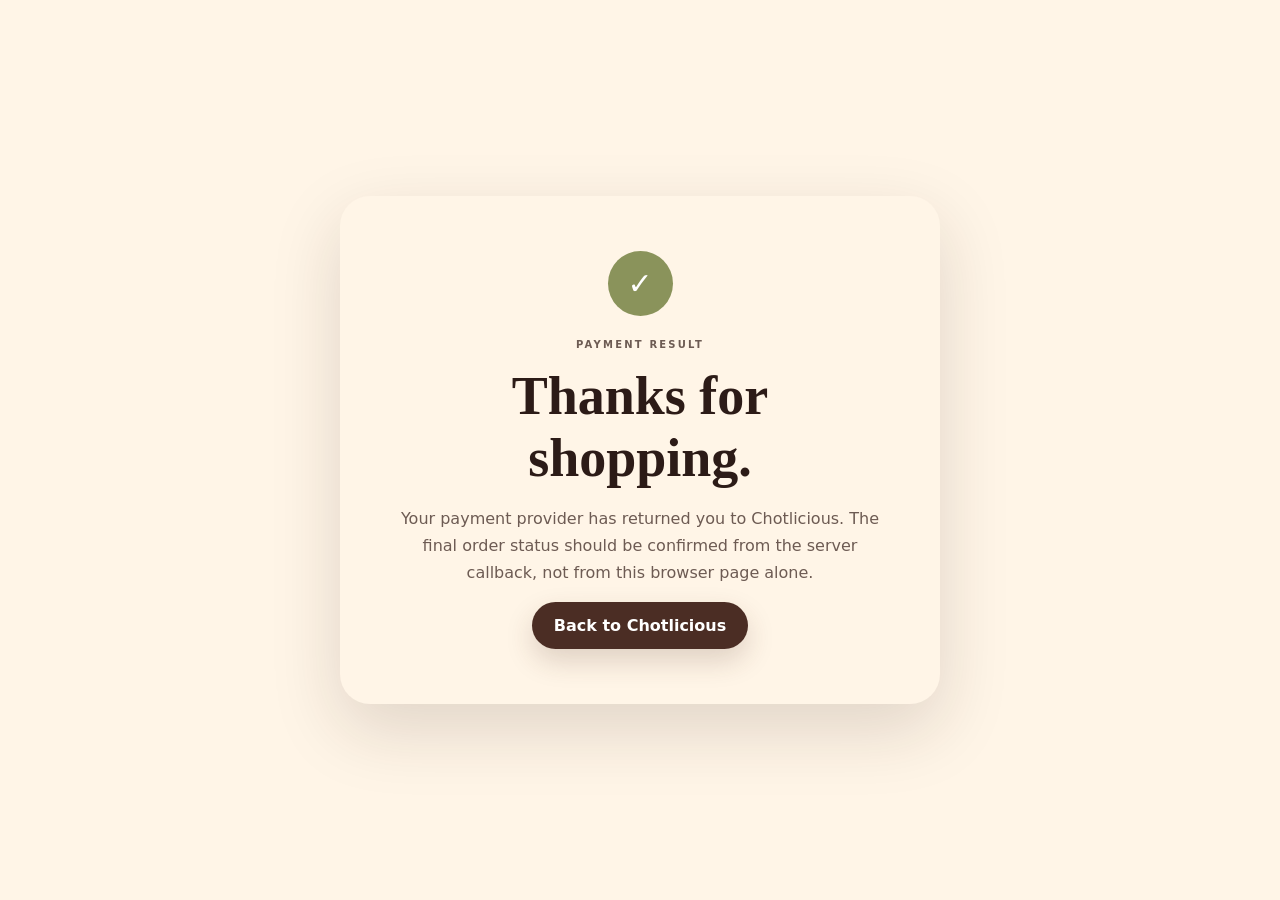
==== payment-result.html @ 74c5f6ee "Create Chotlicious website" ====
<!doctype html>
<html lang="en">
<head>
<meta charset="utf-8"><meta name="viewport" content="width=device-width,initial-scale=1">
<title>Payment Result — Chotlicious</title>
<link rel="stylesheet" href="/styles.css">
</head>
<body>
<main style="min-height:100vh;display:grid;place-items:center;padding:30px">
  <section class="success" style="max-width:600px;background:#fff5e7;border-radius:30px;padding:55px;box-shadow:0 25px 70px rgba(44,27,23,.15)">
    <div class="success-icon">✓</div>
    <p class="kicker">PAYMENT RESULT</p>
    <h2>Thanks for shopping.</h2>
    <p id="statusText">Your payment provider has returned you to Chotlicious. The final order status should be confirmed from the server callback, not from this browser page alone.</p>
    <a class="btn btn-dark" href="/">Back to Chotlicious</a>
  </section>
</main>
<script>
const p=new URLSearchParams(location.search);
const paid=p.get("billplz[paid]");
if(paid==="true") document.getElementById("statusText").textContent="Payment was reported as paid by the gateway redirect. Your order should still be confirmed from the server-side callback.";
else if(paid==="false") document.getElementById("statusText").textContent="The payment was not completed. You can return to the shop and try again.";
</script>
</body>
</html>
---- styles.css ----
:root{
  --brown:#4b2d24; --brown-deep:#2c1b17; --brown-soft:#744b38;
  --pink:#e7a5a6; --pink-light:#f7dfe0; --green:#8a935b; --green-dark:#65703d;
  --cream:#fff5e7; --paper:#fffaf2; --white:#fffefa; --ink:#2c1b17;
  --line:rgba(75,45,36,.14); --shadow:0 22px 60px rgba(44,27,23,.12);
}
*{box-sizing:border-box}
html{scroll-behavior:smooth}
body{margin:0;background:var(--cream);color:var(--ink);font-family:"DM Sans",system-ui,sans-serif}
body.locked{overflow:hidden}
a{color:inherit;text-decoration:none}
button{font:inherit}
.announcement{height:30px;background:var(--brown-deep);color:#fff7ed;display:flex;align-items:center;justify-content:center;font-size:9px;letter-spacing:.2em;font-weight:700}
.header{position:sticky;top:0;z-index:30;height:78px;padding:0 5.5vw;display:flex;align-items:center;justify-content:space-between;background:rgba(255,245,231,.93);backdrop-filter:blur(16px);border-bottom:1px solid var(--line)}
.logo{display:flex;align-items:center;gap:10px}.logo-circle{display:grid;place-items:center;width:40px;height:40px;border-radius:50%;background:var(--brown);color:var(--pink-light);font-family:Georgia,serif;font-size:22px}.logo-text b,.footer-brand b{display:block;font-size:13px;letter-spacing:.18em}.logo-text small,.footer-brand small{display:block;color:var(--green-dark);font-size:8px;letter-spacing:.3em;margin-top:2px}
.nav{display:flex;align-items:center;gap:28px;font-size:13px;font-weight:600}.nav a:hover{color:var(--green-dark)}.cart-trigger{border:0;background:var(--brown);color:white;border-radius:99px;padding:10px 15px;cursor:pointer}.cart-trigger span{display:inline-grid;place-items:center;min-width:20px;height:20px;margin-left:5px;border-radius:50%;background:var(--pink);color:var(--brown);font-size:10px}
.menu-btn{display:none;border:0;background:none;font-size:22px}
.hero{min-height:690px;background:var(--cream) url("/assets/chotlicious-bg.png") center/cover no-repeat;overflow:hidden}.hero-inner{width:min(1180px,90vw);margin:auto;min-height:690px;display:grid;grid-template-columns:1fr .9fr;align-items:center;gap:30px}.hero-copy{padding:70px 0}.kicker{margin:0 0 12px;color:var(--green-dark);font-size:10px;letter-spacing:.22em;font-weight:800}.hero h1{font-family:"Playfair Display",Georgia,serif;font-size:clamp(60px,8vw,105px);line-height:.88;letter-spacing:-.04em;margin:0;color:var(--brown-deep)}h1 em,h2 em{font-weight:500;color:var(--green-dark)}
.hero-lead{max-width:520px;margin:30px 0 24px;font-size:16px;line-height:1.75;color:#6b554d}.hero-actions{display:flex;align-items:center;gap:22px}.btn{border:0;border-radius:99px;padding:14px 22px;display:inline-flex;align-items:center;justify-content:center;gap:15px;font-weight:800;cursor:pointer;transition:transform .18s ease,box-shadow .18s ease}.btn:hover{transform:translateY(-2px)}.btn-dark{background:var(--brown);color:#fff;box-shadow:0 12px 28px rgba(75,45,36,.18)}.btn-dark:hover{box-shadow:0 16px 34px rgba(75,45,36,.24)}.text-link{font-size:13px;font-weight:700;border-bottom:1px solid var(--brown);padding-bottom:3px}.hero-note{margin-top:30px;font-size:10px;letter-spacing:.1em;text-transform:uppercase;color:#7a665d}.hero-note span{color:var(--green);margin-right:7px}
.hero-visual{position:relative;min-height:530px}.hero-ring{position:absolute;width:440px;height:440px;right:7%;top:10%;border-radius:50%;background:rgba(231,165,166,.6);box-shadow:inset 0 0 0 2px rgba(255,255,255,.4)}.hero-choco{position:absolute;width:330px;height:420px;right:17%;top:16%;border-radius:46% 54% 48% 52%;background:radial-gradient(circle at 33% 25%,#9a5f44 0 4%,transparent 5%),radial-gradient(circle at 63% 65%,#8b513a 0 5%,transparent 6%),linear-gradient(145deg,#7c4b35,#321e18 72%);transform:rotate(8deg);box-shadow:35px 35px 0 rgba(138,147,91,.52)}.floating-chip{position:absolute;border-radius:50%;background:#4b2d24;box-shadow:inset -4px -5px 0 rgba(255,255,255,.1)}.chip-one{width:34px;height:34px;right:7%;top:20%}.chip-two{width:20px;height:20px;left:9%;bottom:17%;background:var(--green)}.chip-three{width:25px;height:25px;right:15%;bottom:12%;background:var(--pink)}
.ticker{display:flex;justify-content:center;align-items:center;gap:22px;padding:17px 5vw;background:var(--brown);color:#fff7ef;font-size:10px;font-weight:800;letter-spacing:.17em;flex-wrap:wrap}.ticker i{color:var(--pink);font-style:normal}
.shop-section{padding:105px 6vw}.section-head{display:flex;justify-content:space-between;align-items:end;gap:30px;margin:0 auto 50px;max-width:1180px}.section-head h2,.story-copy h2,.payment-strip h2{font-family:"Playfair Display",Georgia,serif;font-size:clamp(45px,6vw,72px);line-height:.94;margin:0}.section-head>p{max-width:330px;color:#715e55;line-height:1.65;font-size:14px;margin:0}
.product-grid{max-width:1180px;margin:auto;display:grid;grid-template-columns:repeat(3,1fr);gap:22px}.product-card{background:var(--white);border:1px solid var(--line);border-radius:28px;overflow:hidden;box-shadow:var(--shadow);transition:.22s ease}.product-card:hover{transform:translateY(-6px)}.product-image-wrap{position:relative;aspect-ratio:1/1;overflow:hidden;background:#eee}.product-image{width:100%;height:100%;object-fit:cover;display:block;transition:transform .4s ease}.product-card:hover .product-image{transform:scale(1.035)}.product-tag{position:absolute;left:16px;top:16px;padding:7px 10px;border-radius:99px;background:var(--pink-light);color:var(--brown);font-size:9px;font-weight:800;letter-spacing:.1em;text-transform:uppercase}.product-info{padding:22px}.product-info h3{font-family:"Playfair Display",Georgia,serif;font-size:28px;margin:0 0 7px}.product-info p{font-size:13px;line-height:1.6;color:#715e55;min-height:42px;margin:0}.product-bottom{display:flex;align-items:center;justify-content:space-between;margin-top:20px}.price{font-size:16px;font-weight:800}.price small{font-size:10px;font-weight:500;color:#806e66}.product-buttons{display:flex;gap:7px}.small-btn{border:0;border-radius:99px;padding:10px 13px;cursor:pointer;font-size:11px;font-weight:800}.quick-btn{background:var(--pink-light);color:var(--brown)}.add-btn{background:var(--green);color:white}
.feature-section{max-width:1180px;margin:0 auto 105px;padding:0 0;display:grid;grid-template-columns:repeat(3,1fr);gap:16px}.feature-card{min-height:260px;border-radius:26px;padding:32px;position:relative;overflow:hidden}.feature-card-one{background:var(--pink-light)}.feature-card-two{background:var(--green-soft,#dce0bd)}.feature-card-three{background:var(--brown);color:white}.feature-number{font-size:10px;letter-spacing:.15em;font-weight:800;opacity:.65}.feature-card h3{font-family:"Playfair Display",Georgia,serif;font-size:34px;line-height:1;margin:55px 0 12px}.feature-card p{font-size:13px;line-height:1.65;max-width:290px;opacity:.8}
.story-section{max-width:1180px;margin:0 auto 105px;display:grid;grid-template-columns:1fr 1fr;gap:70px;align-items:center}.story-image{border-radius:32px;overflow:hidden;aspect-ratio:1/1;box-shadow:var(--shadow)}.story-image img{width:100%;height:100%;object-fit:cover}.story-copy>p:not(.kicker){max-width:530px;color:#6e5b53;line-height:1.8;font-size:15px}.story-facts{display:flex;gap:40px;margin-top:30px}.story-facts div{display:flex;flex-direction:column}.story-facts strong{font-family:"Playfair Display",Georgia,serif;font-size:34px}.story-facts span{font-size:9px;text-transform:uppercase;letter-spacing:.12em;color:var(--green-dark)}
.payment-strip{padding:90px 6vw;background:var(--pink-light);display:grid;grid-template-columns:1fr 1fr;gap:60px;align-items:center}.payment-copy{max-width:580px}.payment-copy>p{color:#66534b;line-height:1.7;font-size:14px}.payment-pills{display:flex;gap:8px;flex-wrap:wrap}.payment-pills span{padding:9px 12px;border:1px solid rgba(75,45,36,.14);border-radius:99px;background:rgba(255,255,255,.5);font-size:10px;font-weight:800}
footer{background:var(--brown-deep);color:#fff5e7;padding:42px 6vw;display:grid;grid-template-columns:1fr 1fr 1fr;align-items:center;gap:20px}.footer-brand{display:flex;gap:10px;align-items:center}.footer-brand .logo-circle{background:var(--pink);color:var(--brown)}.footer-brand small{color:var(--pink)}.footer-links{display:flex;justify-content:center;gap:20px;font-size:11px}.footer-links a:hover{color:var(--pink)}.footer-note{text-align:right;font-size:10px;opacity:.6}
.overlay{position:fixed;inset:0;background:rgba(44,27,23,.45);z-index:40;opacity:0;visibility:hidden;transition:.2s}.overlay.open{opacity:1;visibility:visible}.cart-drawer{position:fixed;right:0;top:0;bottom:0;width:min(470px,100%);z-index:45;background:var(--cream);transform:translateX(100%);transition:.25s ease;display:flex;flex-direction:column;padding:28px;box-shadow:-20px 0 60px rgba(0,0,0,.18)}.cart-drawer.open{transform:translateX(0)}.drawer-head{display:flex;justify-content:space-between;align-items:start}.drawer-head h2{font-family:"Playfair Display",Georgia,serif;font-size:42px;margin:0}.icon-btn{border:0;background:transparent;color:var(--brown);font-size:30px;line-height:1;cursor:pointer}.cart-items{flex:1;overflow:auto;padding:15px 0}.empty-cart{display:grid;place-items:center;text-align:center;min-height:300px;color:#756159}.cart-item{display:grid;grid-template-columns:72px 1fr auto;gap:13px;align-items:center;padding:16px 0;border-bottom:1px solid var(--line)}.cart-item img{width:72px;height:72px;object-fit:cover;border-radius:17px}.cart-item h4{margin:0 0 7px;font-size:14px}.cart-item .line-price{font-size:12px;font-weight:800}.cart-controls{display:flex;align-items:center;gap:6px;margin-top:8px}.qty-btn{width:25px;height:25px;border:1px solid var(--line);border-radius:50%;background:white;cursor:pointer}.remove-btn{border:0;background:none;color:#9b5b5b;font-size:10px;cursor:pointer;margin-top:4px}.drawer-bottom{border-top:1px solid var(--line);padding-top:18px}.subtotal-row{display:flex;justify-content:space-between;font-size:20px}.drawer-note{font-size:10px;color:#7c6961;line-height:1.5}.full{width:100%}
.modal{position:fixed;inset:0;z-index:60;background:rgba(44,27,23,.62);display:grid;place-items:center;padding:20px;opacity:0;visibility:hidden;transition:.2s}.modal.open{opacity:1;visibility:visible}.modal-card{width:min(900px,100%);max-height:92vh;overflow:auto;background:var(--cream);border-radius:30px;position:relative;box-shadow:0 35px 90px rgba(0,0,0,.25)}.modal-close{position:absolute;right:20px;top:18px;z-index:2}.product-modal{display:grid;grid-template-columns:1fr 1fr;overflow:hidden}.product-modal>img{width:100%;height:100%;min-height:520px;object-fit:cover}.modal-product-copy{padding:55px 45px;display:flex;flex-direction:column;justify-content:center}.modal-product-copy h2,.checkout-modal h2{font-family:"Playfair Display",Georgia,serif;font-size:54px;line-height:.95;margin:0 0 15px}.modal-product-copy>p:not(.kicker){color:#6e5b53;line-height:1.7;font-size:14px}.modal-price{font-size:24px;font-weight:800;margin:15px 0}.modal-price small{font-size:11px;color:#806e66}.quantity-line{display:flex;align-items:center;justify-content:space-between;margin:15px 0 20px}.quantity{display:flex;align-items:center;gap:14px}.quantity button{width:30px;height:30px;border:1px solid var(--line);border-radius:50%;background:white;cursor:pointer}
.checkout-modal{padding:45px}.checkout-sub{color:#6d5b53;font-size:13px;line-height:1.6}.checkout-grid{display:grid;grid-template-columns:1fr 1fr;gap:14px}.field{margin-top:15px}.field label{display:block;font-size:10px;font-weight:800;text-transform:uppercase;letter-spacing:.12em;margin-bottom:7px}.field input,.field textarea{width:100%;border:1px solid var(--line);background:white;border-radius:12px;padding:13px;outline:none}.field input:focus,.field textarea:focus{border-color:var(--green)}.payment-box{margin-top:20px;padding:18px;background:var(--paper);border-radius:18px;border:1px solid var(--line)}.payment-box h3{font-size:13px;margin:0}.gateway-note{font-size:10px;color:#79665e;line-height:1.5}.payment-method-list{display:flex;gap:8px;flex-wrap:wrap;margin:12px 0}.payment-method-list span{font-size:9px;font-weight:800;border:1px solid var(--line);padding:8px 10px;border-radius:99px;background:white}.checkout-summary{display:flex;justify-content:space-between;border-top:1px solid var(--line);margin-top:20px;padding-top:18px;font-size:21px;font-weight:800}.success{text-align:center;padding:25px 10px}.success-icon{width:65px;height:65px;border-radius:50%;background:var(--green);color:white;display:grid;place-items:center;font-size:30px;margin:0 auto 20px}.success h2{font-family:"Playfair Display",Georgia,serif;font-size:54px;margin:0 0 10px}.success p{color:#6d5b53;line-height:1.7}.order-code{font-weight:900;color:var(--brown)}
.toast{position:fixed;left:50%;bottom:25px;z-index:100;transform:translate(-50%,20px);background:var(--brown);color:white;border-radius:99px;padding:12px 18px;font-size:12px;opacity:0;visibility:hidden;transition:.2s}.toast.show{opacity:1;visibility:visible;transform:translate(-50%,0)}
@media(max-width:900px){.hero-inner{grid-template-columns:1fr}.hero-visual{min-height:350px}.hero-copy{padding-top:55px}.product-grid,.feature-section{grid-template-columns:1fr 1fr;padding:0 5vw}.feature-section{margin-bottom:80px}.story-section{grid-template-columns:1fr;padding:0 5vw}.payment-strip{grid-template-columns:1fr}footer{grid-template-columns:1fr}.footer-links{justify-content:flex-start}.footer-note{text-align:left}}
@media(max-width:650px){.announcement{font-size:7px}.header{height:70px}.nav{display:none}.menu-btn{display:block}.hero-inner{width:90vw}.hero{min-height:auto}.hero-copy{padding:70px 0 25px}.hero-visual{min-height:300px}.hero-ring{width:270px;height:270px;right:7%}.hero-choco{width:220px;height:280px;right:18%;top:12%}.section-head{display:block;padding:0 5vw}.section-head>p{margin-top:15px}.shop-section{padding:80px 0}.product-grid,.feature-section{grid-template-columns:1fr}.feature-section{padding:0 5vw}.story-section{padding:0 5vw}.story-facts{gap:25px}.payment-strip{padding:75px 7vw}.product-modal{grid-template-columns:1fr}.product-modal>img{min-height:300px;max-height:380px}.modal-product-copy{padding:35px}.checkout-modal{padding:35px 22px}.checkout-grid{grid-template-columns:1fr}.checkout-modal h2{font-size:44px}.footer-links{flex-wrap:wrap}}
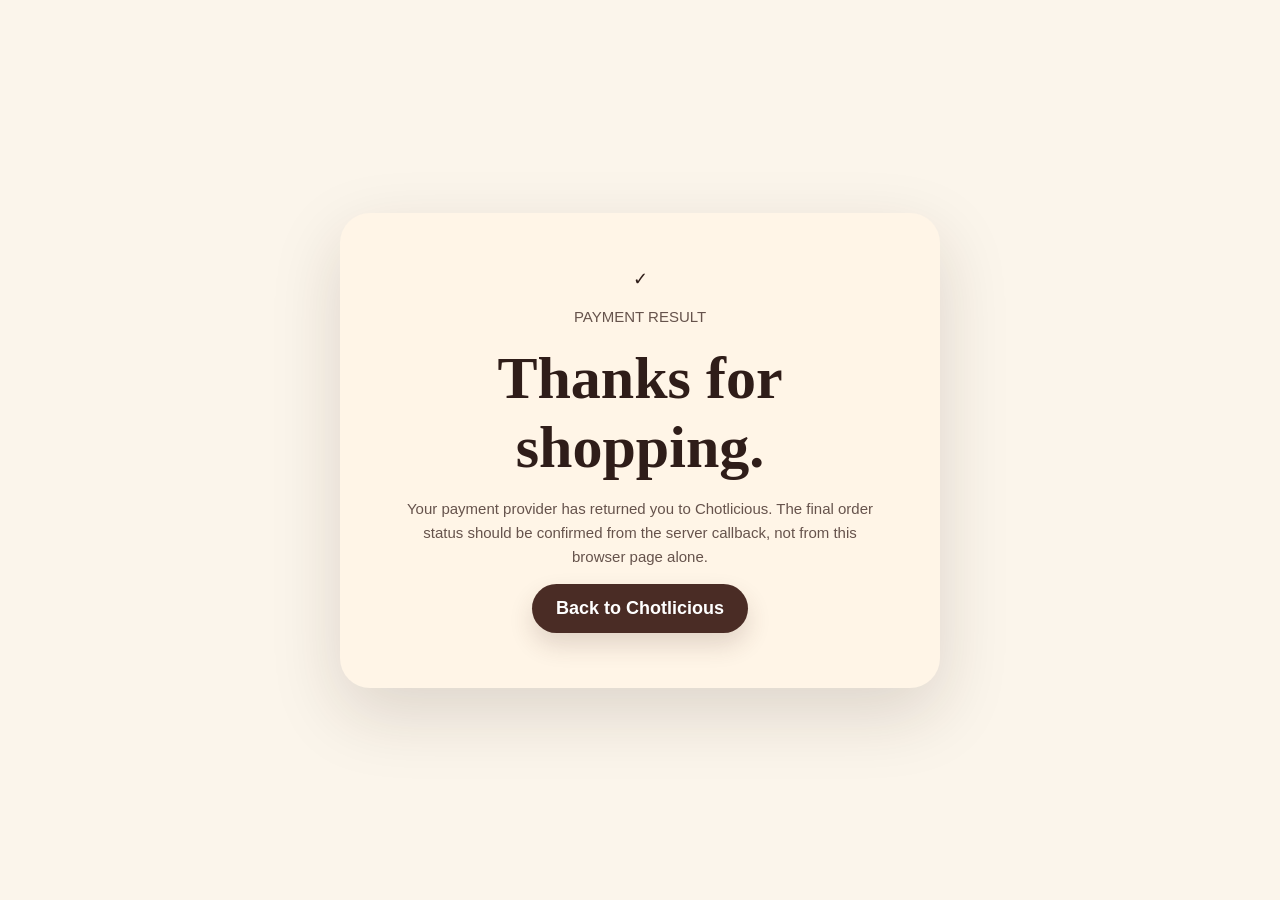
==== commit 0a2d4abb: "Add files via upload" ====
--- a/payment-result.html
+++ b/payment-result.html
@@ -3,7 +3,7 @@
 <head>
 <meta charset="utf-8"><meta name="viewport" content="width=device-width,initial-scale=1">
 <title>Payment Result — Chotlicious</title>
-<link rel="stylesheet" href="/styles.css">
+<link rel="stylesheet" href="styles.css">
 </head>
 <body>
 <main style="min-height:100vh;display:grid;place-items:center;padding:30px">
@@ -12,7 +12,7 @@
     <p class="kicker">PAYMENT RESULT</p>
     <h2>Thanks for shopping.</h2>
     <p id="statusText">Your payment provider has returned you to Chotlicious. The final order status should be confirmed from the server callback, not from this browser page alone.</p>
-    <a class="btn btn-dark" href="/">Back to Chotlicious</a>
+    <a class="button primary" href="./">Back to Chotlicious</a>
   </section>
 </main>
 <script>
@@ -22,4 +22,4 @@
 else if(paid==="false") document.getElementById("statusText").textContent="The payment was not completed. You can return to the shop and try again.";
 </script>
 </body>
-</html>
+</html>
--- a/styles.css
+++ b/styles.css
@@ -1,33 +1,78 @@
 :root{
-  --brown:#4b2d24; --brown-deep:#2c1b17; --brown-soft:#744b38;
-  --pink:#e7a5a6; --pink-light:#f7dfe0; --green:#8a935b; --green-dark:#65703d;
-  --cream:#fff5e7; --paper:#fffaf2; --white:#fffefa; --ink:#2c1b17;
-  --line:rgba(75,45,36,.14); --shadow:0 22px 60px rgba(44,27,23,.12);
+  --brown:#4a2c25;--brown-deep:#2f1d19;--brown-soft:#8a6253;
+  --pink:#e8a7ae;--pink-light:#f6dfe1;--green:#7d9166;--green-light:#dce3c8;
+  --cream:#fbf5eb;--paper:#fffaf2;--line:rgba(74,44,37,.14);
+  --shadow:0 18px 45px rgba(67,42,33,.11)
 }
 *{box-sizing:border-box}
 html{scroll-behavior:smooth}
-body{margin:0;background:var(--cream);color:var(--ink);font-family:"DM Sans",system-ui,sans-serif}
-body.locked{overflow:hidden}
-a{color:inherit;text-decoration:none}
-button{font:inherit}
-.announcement{height:30px;background:var(--brown-deep);color:#fff7ed;display:flex;align-items:center;justify-content:center;font-size:9px;letter-spacing:.2em;font-weight:700}
-.header{position:sticky;top:0;z-index:30;height:78px;padding:0 5.5vw;display:flex;align-items:center;justify-content:space-between;background:rgba(255,245,231,.93);backdrop-filter:blur(16px);border-bottom:1px solid var(--line)}
-.logo{display:flex;align-items:center;gap:10px}.logo-circle{display:grid;place-items:center;width:40px;height:40px;border-radius:50%;background:var(--brown);color:var(--pink-light);font-family:Georgia,serif;font-size:22px}.logo-text b,.footer-brand b{display:block;font-size:13px;letter-spacing:.18em}.logo-text small,.footer-brand small{display:block;color:var(--green-dark);font-size:8px;letter-spacing:.3em;margin-top:2px}
-.nav{display:flex;align-items:center;gap:28px;font-size:13px;font-weight:600}.nav a:hover{color:var(--green-dark)}.cart-trigger{border:0;background:var(--brown);color:white;border-radius:99px;padding:10px 15px;cursor:pointer}.cart-trigger span{display:inline-grid;place-items:center;min-width:20px;height:20px;margin-left:5px;border-radius:50%;background:var(--pink);color:var(--brown);font-size:10px}
-.menu-btn{display:none;border:0;background:none;font-size:22px}
-.hero{min-height:690px;background:var(--cream) url("/assets/chotlicious-bg.png") center/cover no-repeat;overflow:hidden}.hero-inner{width:min(1180px,90vw);margin:auto;min-height:690px;display:grid;grid-template-columns:1fr .9fr;align-items:center;gap:30px}.hero-copy{padding:70px 0}.kicker{margin:0 0 12px;color:var(--green-dark);font-size:10px;letter-spacing:.22em;font-weight:800}.hero h1{font-family:"Playfair Display",Georgia,serif;font-size:clamp(60px,8vw,105px);line-height:.88;letter-spacing:-.04em;margin:0;color:var(--brown-deep)}h1 em,h2 em{font-weight:500;color:var(--green-dark)}
-.hero-lead{max-width:520px;margin:30px 0 24px;font-size:16px;line-height:1.75;color:#6b554d}.hero-actions{display:flex;align-items:center;gap:22px}.btn{border:0;border-radius:99px;padding:14px 22px;display:inline-flex;align-items:center;justify-content:center;gap:15px;font-weight:800;cursor:pointer;transition:transform .18s ease,box-shadow .18s ease}.btn:hover{transform:translateY(-2px)}.btn-dark{background:var(--brown);color:#fff;box-shadow:0 12px 28px rgba(75,45,36,.18)}.btn-dark:hover{box-shadow:0 16px 34px rgba(75,45,36,.24)}.text-link{font-size:13px;font-weight:700;border-bottom:1px solid var(--brown);padding-bottom:3px}.hero-note{margin-top:30px;font-size:10px;letter-spacing:.1em;text-transform:uppercase;color:#7a665d}.hero-note span{color:var(--green);margin-right:7px}
-.hero-visual{position:relative;min-height:530px}.hero-ring{position:absolute;width:440px;height:440px;right:7%;top:10%;border-radius:50%;background:rgba(231,165,166,.6);box-shadow:inset 0 0 0 2px rgba(255,255,255,.4)}.hero-choco{position:absolute;width:330px;height:420px;right:17%;top:16%;border-radius:46% 54% 48% 52%;background:radial-gradient(circle at 33% 25%,#9a5f44 0 4%,transparent 5%),radial-gradient(circle at 63% 65%,#8b513a 0 5%,transparent 6%),linear-gradient(145deg,#7c4b35,#321e18 72%);transform:rotate(8deg);box-shadow:35px 35px 0 rgba(138,147,91,.52)}.floating-chip{position:absolute;border-radius:50%;background:#4b2d24;box-shadow:inset -4px -5px 0 rgba(255,255,255,.1)}.chip-one{width:34px;height:34px;right:7%;top:20%}.chip-two{width:20px;height:20px;left:9%;bottom:17%;background:var(--green)}.chip-three{width:25px;height:25px;right:15%;bottom:12%;background:var(--pink)}
-.ticker{display:flex;justify-content:center;align-items:center;gap:22px;padding:17px 5vw;background:var(--brown);color:#fff7ef;font-size:10px;font-weight:800;letter-spacing:.17em;flex-wrap:wrap}.ticker i{color:var(--pink);font-style:normal}
-.shop-section{padding:105px 6vw}.section-head{display:flex;justify-content:space-between;align-items:end;gap:30px;margin:0 auto 50px;max-width:1180px}.section-head h2,.story-copy h2,.payment-strip h2{font-family:"Playfair Display",Georgia,serif;font-size:clamp(45px,6vw,72px);line-height:.94;margin:0}.section-head>p{max-width:330px;color:#715e55;line-height:1.65;font-size:14px;margin:0}
-.product-grid{max-width:1180px;margin:auto;display:grid;grid-template-columns:repeat(3,1fr);gap:22px}.product-card{background:var(--white);border:1px solid var(--line);border-radius:28px;overflow:hidden;box-shadow:var(--shadow);transition:.22s ease}.product-card:hover{transform:translateY(-6px)}.product-image-wrap{position:relative;aspect-ratio:1/1;overflow:hidden;background:#eee}.product-image{width:100%;height:100%;object-fit:cover;display:block;transition:transform .4s ease}.product-card:hover .product-image{transform:scale(1.035)}.product-tag{position:absolute;left:16px;top:16px;padding:7px 10px;border-radius:99px;background:var(--pink-light);color:var(--brown);font-size:9px;font-weight:800;letter-spacing:.1em;text-transform:uppercase}.product-info{padding:22px}.product-info h3{font-family:"Playfair Display",Georgia,serif;font-size:28px;margin:0 0 7px}.product-info p{font-size:13px;line-height:1.6;color:#715e55;min-height:42px;margin:0}.product-bottom{display:flex;align-items:center;justify-content:space-between;margin-top:20px}.price{font-size:16px;font-weight:800}.price small{font-size:10px;font-weight:500;color:#806e66}.product-buttons{display:flex;gap:7px}.small-btn{border:0;border-radius:99px;padding:10px 13px;cursor:pointer;font-size:11px;font-weight:800}.quick-btn{background:var(--pink-light);color:var(--brown)}.add-btn{background:var(--green);color:white}
-.feature-section{max-width:1180px;margin:0 auto 105px;padding:0 0;display:grid;grid-template-columns:repeat(3,1fr);gap:16px}.feature-card{min-height:260px;border-radius:26px;padding:32px;position:relative;overflow:hidden}.feature-card-one{background:var(--pink-light)}.feature-card-two{background:var(--green-soft,#dce0bd)}.feature-card-three{background:var(--brown);color:white}.feature-number{font-size:10px;letter-spacing:.15em;font-weight:800;opacity:.65}.feature-card h3{font-family:"Playfair Display",Georgia,serif;font-size:34px;line-height:1;margin:55px 0 12px}.feature-card p{font-size:13px;line-height:1.65;max-width:290px;opacity:.8}
-.story-section{max-width:1180px;margin:0 auto 105px;display:grid;grid-template-columns:1fr 1fr;gap:70px;align-items:center}.story-image{border-radius:32px;overflow:hidden;aspect-ratio:1/1;box-shadow:var(--shadow)}.story-image img{width:100%;height:100%;object-fit:cover}.story-copy>p:not(.kicker){max-width:530px;color:#6e5b53;line-height:1.8;font-size:15px}.story-facts{display:flex;gap:40px;margin-top:30px}.story-facts div{display:flex;flex-direction:column}.story-facts strong{font-family:"Playfair Display",Georgia,serif;font-size:34px}.story-facts span{font-size:9px;text-transform:uppercase;letter-spacing:.12em;color:var(--green-dark)}
-.payment-strip{padding:90px 6vw;background:var(--pink-light);display:grid;grid-template-columns:1fr 1fr;gap:60px;align-items:center}.payment-copy{max-width:580px}.payment-copy>p{color:#66534b;line-height:1.7;font-size:14px}.payment-pills{display:flex;gap:8px;flex-wrap:wrap}.payment-pills span{padding:9px 12px;border:1px solid rgba(75,45,36,.14);border-radius:99px;background:rgba(255,255,255,.5);font-size:10px;font-weight:800}
-footer{background:var(--brown-deep);color:#fff5e7;padding:42px 6vw;display:grid;grid-template-columns:1fr 1fr 1fr;align-items:center;gap:20px}.footer-brand{display:flex;gap:10px;align-items:center}.footer-brand .logo-circle{background:var(--pink);color:var(--brown)}.footer-brand small{color:var(--pink)}.footer-links{display:flex;justify-content:center;gap:20px;font-size:11px}.footer-links a:hover{color:var(--pink)}.footer-note{text-align:right;font-size:10px;opacity:.6}
-.overlay{position:fixed;inset:0;background:rgba(44,27,23,.45);z-index:40;opacity:0;visibility:hidden;transition:.2s}.overlay.open{opacity:1;visibility:visible}.cart-drawer{position:fixed;right:0;top:0;bottom:0;width:min(470px,100%);z-index:45;background:var(--cream);transform:translateX(100%);transition:.25s ease;display:flex;flex-direction:column;padding:28px;box-shadow:-20px 0 60px rgba(0,0,0,.18)}.cart-drawer.open{transform:translateX(0)}.drawer-head{display:flex;justify-content:space-between;align-items:start}.drawer-head h2{font-family:"Playfair Display",Georgia,serif;font-size:42px;margin:0}.icon-btn{border:0;background:transparent;color:var(--brown);font-size:30px;line-height:1;cursor:pointer}.cart-items{flex:1;overflow:auto;padding:15px 0}.empty-cart{display:grid;place-items:center;text-align:center;min-height:300px;color:#756159}.cart-item{display:grid;grid-template-columns:72px 1fr auto;gap:13px;align-items:center;padding:16px 0;border-bottom:1px solid var(--line)}.cart-item img{width:72px;height:72px;object-fit:cover;border-radius:17px}.cart-item h4{margin:0 0 7px;font-size:14px}.cart-item .line-price{font-size:12px;font-weight:800}.cart-controls{display:flex;align-items:center;gap:6px;margin-top:8px}.qty-btn{width:25px;height:25px;border:1px solid var(--line);border-radius:50%;background:white;cursor:pointer}.remove-btn{border:0;background:none;color:#9b5b5b;font-size:10px;cursor:pointer;margin-top:4px}.drawer-bottom{border-top:1px solid var(--line);padding-top:18px}.subtotal-row{display:flex;justify-content:space-between;font-size:20px}.drawer-note{font-size:10px;color:#7c6961;line-height:1.5}.full{width:100%}
-.modal{position:fixed;inset:0;z-index:60;background:rgba(44,27,23,.62);display:grid;place-items:center;padding:20px;opacity:0;visibility:hidden;transition:.2s}.modal.open{opacity:1;visibility:visible}.modal-card{width:min(900px,100%);max-height:92vh;overflow:auto;background:var(--cream);border-radius:30px;position:relative;box-shadow:0 35px 90px rgba(0,0,0,.25)}.modal-close{position:absolute;right:20px;top:18px;z-index:2}.product-modal{display:grid;grid-template-columns:1fr 1fr;overflow:hidden}.product-modal>img{width:100%;height:100%;min-height:520px;object-fit:cover}.modal-product-copy{padding:55px 45px;display:flex;flex-direction:column;justify-content:center}.modal-product-copy h2,.checkout-modal h2{font-family:"Playfair Display",Georgia,serif;font-size:54px;line-height:.95;margin:0 0 15px}.modal-product-copy>p:not(.kicker){color:#6e5b53;line-height:1.7;font-size:14px}.modal-price{font-size:24px;font-weight:800;margin:15px 0}.modal-price small{font-size:11px;color:#806e66}.quantity-line{display:flex;align-items:center;justify-content:space-between;margin:15px 0 20px}.quantity{display:flex;align-items:center;gap:14px}.quantity button{width:30px;height:30px;border:1px solid var(--line);border-radius:50%;background:white;cursor:pointer}
-.checkout-modal{padding:45px}.checkout-sub{color:#6d5b53;font-size:13px;line-height:1.6}.checkout-grid{display:grid;grid-template-columns:1fr 1fr;gap:14px}.field{margin-top:15px}.field label{display:block;font-size:10px;font-weight:800;text-transform:uppercase;letter-spacing:.12em;margin-bottom:7px}.field input,.field textarea{width:100%;border:1px solid var(--line);background:white;border-radius:12px;padding:13px;outline:none}.field input:focus,.field textarea:focus{border-color:var(--green)}.payment-box{margin-top:20px;padding:18px;background:var(--paper);border-radius:18px;border:1px solid var(--line)}.payment-box h3{font-size:13px;margin:0}.gateway-note{font-size:10px;color:#79665e;line-height:1.5}.payment-method-list{display:flex;gap:8px;flex-wrap:wrap;margin:12px 0}.payment-method-list span{font-size:9px;font-weight:800;border:1px solid var(--line);padding:8px 10px;border-radius:99px;background:white}.checkout-summary{display:flex;justify-content:space-between;border-top:1px solid var(--line);margin-top:20px;padding-top:18px;font-size:21px;font-weight:800}.success{text-align:center;padding:25px 10px}.success-icon{width:65px;height:65px;border-radius:50%;background:var(--green);color:white;display:grid;place-items:center;font-size:30px;margin:0 auto 20px}.success h2{font-family:"Playfair Display",Georgia,serif;font-size:54px;margin:0 0 10px}.success p{color:#6d5b53;line-height:1.7}.order-code{font-weight:900;color:var(--brown)}
-.toast{position:fixed;left:50%;bottom:25px;z-index:100;transform:translate(-50%,20px);background:var(--brown);color:white;border-radius:99px;padding:12px 18px;font-size:12px;opacity:0;visibility:hidden;transition:.2s}.toast.show{opacity:1;visibility:visible;transform:translate(-50%,0)}
-@media(max-width:900px){.hero-inner{grid-template-columns:1fr}.hero-visual{min-height:350px}.hero-copy{padding-top:55px}.product-grid,.feature-section{grid-template-columns:1fr 1fr;padding:0 5vw}.feature-section{margin-bottom:80px}.story-section{grid-template-columns:1fr;padding:0 5vw}.payment-strip{grid-template-columns:1fr}footer{grid-template-columns:1fr}.footer-links{justify-content:flex-start}.footer-note{text-align:left}}
-@media(max-width:650px){.announcement{font-size:7px}.header{height:70px}.nav{display:none}.menu-btn{display:block}.hero-inner{width:90vw}.hero{min-height:auto}.hero-copy{padding:70px 0 25px}.hero-visual{min-height:300px}.hero-ring{width:270px;height:270px;right:7%}.hero-choco{width:220px;height:280px;right:18%;top:12%}.section-head{display:block;padding:0 5vw}.section-head>p{margin-top:15px}.shop-section{padding:80px 0}.product-grid,.feature-section{grid-template-columns:1fr}.feature-section{padding:0 5vw}.story-section{padding:0 5vw}.story-facts{gap:25px}.payment-strip{padding:75px 7vw}.product-modal{grid-template-columns:1fr}.product-modal>img{min-height:300px;max-height:380px}.modal-product-copy{padding:35px}.checkout-modal{padding:35px 22px}.checkout-grid{grid-template-columns:1fr}.checkout-modal h2{font-size:44px}.footer-links{flex-wrap:wrap}}
+body{margin:0;color:var(--brown-deep);background:var(--cream);font-family:"DM Sans",sans-serif}
+.paper-texture{
+  position:fixed;inset:0;z-index:-1;pointer-events:none;
+  background-image:linear-gradient(rgba(251,245,235,.62),rgba(251,245,235,.62)),url("assets/base-6.jpg");
+  background-size:cover;background-position:center top;background-attachment:fixed;
+}
+a{text-decoration:none;color:inherit}button{font:inherit}
+.site-header{position:sticky;top:0;z-index:50;height:82px;padding:12px clamp(24px,5vw,72px);display:flex;align-items:center;justify-content:space-between;background:rgba(251,245,235,.84);backdrop-filter:blur(16px);border-bottom:1px solid rgba(74,44,37,.08)}
+.brand{display:flex;flex-direction:column;line-height:.9}.brand-script{font-family:Italianno,cursive;font-size:37px;color:var(--brown)}.brand-sub{font-size:8px;letter-spacing:.35em;margin-left:4px;color:var(--green);font-weight:700}
+nav{display:flex;gap:34px;align-items:center;font-size:13px}nav a{padding:9px 12px;border-radius:20px}nav a:hover,nav a.active{background:#eee5d7}
+.bag-button{width:45px;height:45px;border:0;border-radius:50%;background:#efe6d7;color:var(--brown);cursor:pointer;position:relative;font-size:20px}.bag-count{position:absolute;right:-1px;top:-1px;width:18px;height:18px;border-radius:50%;background:var(--pink);font-size:10px;display:grid;place-items:center;font-weight:800}
+.hero{min-height:680px;max-width:1240px;margin:auto;padding:76px 5vw 72px;display:grid;grid-template-columns:.9fr 1.1fr;gap:20px;align-items:center}.hero-copy{padding-left:2vw}
+.script-label{font-family:Italianno,cursive;color:var(--pink);font-size:34px;line-height:1;margin:0 0 5px}
+.hero h1,.about h2,.quality-copy h2,.shop-section h2,.offer-section h2{font-family:"Cormorant Garamond",serif;font-weight:600;line-height:.9;color:var(--brown-deep);margin:0}
+.hero h1{font-size:clamp(72px,8vw,116px)}em{font-style:italic;color:var(--brown-soft)}
+.hero-description{max-width:510px;font-size:15px;line-height:1.75;color:#66534c;margin:28px 0}.hero-actions{display:flex;align-items:center;gap:25px}
+.button{display:inline-flex;align-items:center;justify-content:center;gap:12px;border:0;cursor:pointer;border-radius:999px;padding:14px 24px;font-weight:700}.primary{background:var(--brown);color:#fff;box-shadow:0 12px 25px rgba(74,44,37,.16)}.primary:hover{transform:translateY(-2px);background:var(--brown-deep)}.text-link{font-size:13px;text-decoration:underline;text-underline-offset:5px}
+.hero-note{display:flex;gap:14px;align-items:center;margin-top:34px;font-size:10px;letter-spacing:.14em;font-weight:800;color:var(--green)}.hero-note i{width:5px;height:5px;border-radius:50%;background:var(--pink)}
+.hero-art{height:560px;position:relative;overflow:visible}
+.wash{position:absolute;border-radius:50%;filter:blur(3px);opacity:.65}.wash-pink{width:520px;height:380px;right:0;top:10%;background:radial-gradient(ellipse at center,#eab0b5 0%,rgba(234,176,181,.24) 65%,transparent 73%);transform:rotate(-10deg)}.wash-green{width:420px;height:350px;left:2%;bottom:0;background:radial-gradient(ellipse at center,#9bad7c 0%,rgba(155,173,124,.20) 68%,transparent 74%);transform:rotate(10deg)}
+.lace-accent{position:absolute;right:-3%;bottom:1%;width:75%;height:70px;border-radius:50%;background:rgba(255,250,242,.75);filter:blur(.5px);box-shadow:0 12px 30px rgba(74,44,37,.08)}
+.hero-cocojar{position:absolute;right:-2%;bottom:-3%;width:min(600px,94%);height:auto;z-index:4;filter:drop-shadow(0 28px 30px rgba(55,31,25,.22));object-fit:contain}
+.hero-caption{position:absolute;right:5%;bottom:7%;z-index:6;display:flex;flex-direction:column;align-items:flex-end;gap:2px}.caption-script{font-family:Italianno,cursive;font-size:31px;color:var(--pink)}.hero-caption strong{background:var(--brown);color:#fff8ee;padding:8px 12px;border-radius:18px;font-size:10px;letter-spacing:.1em}
+.sparkle{position:absolute;color:var(--brown-soft);font-size:24px;z-index:7}.s1{right:4%;top:3%}.s2{left:8%;top:47%;color:var(--pink)}
+.ticker{display:flex;justify-content:center;align-items:center;gap:24px;padding:16px 20px;background:var(--brown);color:#fffaf2;font-size:10px;letter-spacing:.16em;font-weight:700;flex-wrap:wrap}.ticker b{color:var(--pink);font-size:15px}
+.about{max-width:1160px;margin:80px auto;padding:0 5vw;display:grid;grid-template-columns:1fr 1fr;gap:75px;align-items:center}.about h2{font-size:clamp(55px,6vw,82px)}.section-intro>p:last-child{max-width:520px;line-height:1.8;color:#66534c;margin-top:28px}
+.feature-stack{display:grid;gap:14px}.feature-card{border-radius:22px;padding:22px 24px;display:grid;grid-template-columns:55px 1fr;gap:18px;box-shadow:0 10px 30px rgba(74,44,37,.07);border:1px solid rgba(74,44,37,.06)}.feature-card.pink{background:rgba(246,223,225,.9)}.feature-card.cream{background:rgba(255,250,242,.92)}.feature-card.green{background:rgba(220,227,200,.9)}.feature-icon{width:42px;height:42px;border-radius:50%;background:rgba(255,255,255,.55);display:grid;place-items:center;color:var(--pink);font-size:22px}.feature-icon.leaf{color:var(--green)}.feature-card h3{font-family:"Cormorant Garamond",serif;font-size:27px;margin:0 0 4px}.feature-card p{font-size:12px;line-height:1.6;color:#66534c;margin:0}
+.quality-band{max-width:1160px;margin:90px auto;padding:22px;border-radius:30px;background:rgba(255,250,242,.86);box-shadow:var(--shadow);display:grid;grid-template-columns:1fr 1fr;gap:48px;align-items:center}.quality-photo{height:360px;position:relative;overflow:hidden;border-radius:24px;background:#efe5d6}.quality-photo img{width:100%;height:100%;object-fit:cover;position:relative;z-index:2}.photo-wash{position:absolute;inset:-15%;background:radial-gradient(circle at 30% 35%,rgba(232,167,174,.45),transparent 42%),radial-gradient(circle at 75% 70%,rgba(125,145,102,.35),transparent 42%);z-index:3;mix-blend-mode:multiply;pointer-events:none}
+.quality-copy{padding:15px 25px}.quality-copy h2{font-size:clamp(45px,5vw,67px)}.quality-copy>p:not(.script-label){color:#66534c;line-height:1.75}.quality-copy ul{padding:0;margin:22px 0 0;list-style:none;display:grid;gap:12px;font-size:12px}.quality-copy li::before{content:"✓";color:var(--green);font-weight:800;margin-right:12px}
+.shop-section{max-width:1160px;margin:100px auto;padding:0 5vw}.section-title.centered{text-align:center}.section-title h2{font-size:clamp(55px,6vw,80px)}.section-title>p:last-child{color:#66534c;font-size:13px}
+.product-grid{display:grid;grid-template-columns:repeat(3,1fr);gap:22px;margin-top:52px}.product-card{background:rgba(255,250,242,.94);border:1px solid rgba(74,44,37,.1);border-radius:25px;overflow:hidden;box-shadow:var(--shadow);transition:.25s}.product-card:hover{transform:translateY(-7px)}
+.product-image-wrap{position:relative;padding:15px;background:rgba(246,223,225,.15)}.product-image{width:100%;aspect-ratio:1/1;object-fit:contain;border-radius:20px;display:block;background:rgba(255,250,242,.6)}.flavour-tag{position:absolute;left:27px;top:27px;background:rgba(255,250,242,.9);padding:7px 11px;border-radius:18px;font-size:9px;letter-spacing:.1em;text-transform:uppercase;font-weight:800}
+.product-info{padding:4px 24px 24px}.product-info h3{font-family:"Cormorant Garamond",serif;font-size:31px;margin:0 0 4px}.product-info p{font-size:12px;line-height:1.65;color:#66534c;min-height:40px}.price-row{display:flex;justify-content:space-between;align-items:center;margin-top:17px}.price{font-weight:800;color:var(--brown)}.add-btn{border:0;border-radius:20px;padding:10px 15px;background:var(--green);color:#fff;cursor:pointer;font-weight:700;font-size:12px}
+.offer-section{max-width:1160px;margin:100px auto;padding:0 5vw;text-align:center}.offer-section h2{font-size:clamp(52px,6vw,78px)}.offer-grid{display:grid;grid-template-columns:repeat(3,1fr);gap:22px;margin-top:48px;text-align:left}.offer-grid article{background:rgba(255,250,242,.9);border-radius:24px;overflow:hidden;border:1px solid var(--line);box-shadow:0 10px 30px rgba(74,44,37,.07);padding-bottom:22px}.offer-image{height:250px;padding:15px;position:relative}.offer-image img{width:100%;height:100%;object-fit:contain;border-radius:18px;background:rgba(255,250,242,.55)}.green-wash{background:linear-gradient(135deg,var(--green-light),#f4efe1)}.pink-wash{background:linear-gradient(135deg,var(--pink-light),#f4efe1)}.brown-wash{background:linear-gradient(135deg,#ead7ca,#f4efe1)}
+.offer-grid h3,.offer-grid p,.offer-grid a{margin-left:22px;margin-right:22px}.offer-grid h3{font-family:"Cormorant Garamond",serif;font-size:28px;margin-top:17px;margin-bottom:5px}.offer-grid p{font-size:12px;color:#66534c;line-height:1.6;min-height:40px}.offer-grid a{font-size:12px;color:var(--green);font-weight:800}
+footer{margin-top:100px;background:var(--brown);color:#fff8ee;padding:55px 7vw;display:grid;grid-template-columns:1.5fr 1fr 1fr;gap:40px;align-items:end}.footer-brand .brand-script{color:#fff8ee;font-size:45px}.footer-brand p{opacity:.72;font-size:12px}.footer-links{display:flex;gap:20px;font-size:12px}.footer-links a:hover{color:var(--pink)}footer small{opacity:.62;font-size:10px;text-align:right}
+.drawer{position:fixed;inset:0;z-index:100;background:rgba(47,29,25,.35);visibility:hidden;opacity:0;transition:.2s}.drawer.open{visibility:visible;opacity:1}.drawer-panel{margin-left:auto;width:min(470px,100%);height:100%;background:var(--cream);padding:30px;display:flex;flex-direction:column;box-shadow:-20px 0 50px rgba(0,0,0,.15)}.drawer-head{display:flex;justify-content:space-between;align-items:flex-start}.drawer-head h2{font-family:"Cormorant Garamond",serif;font-size:42px;margin:0}.drawer-head button,.modal-close{border:0;background:transparent;font-size:32px;color:var(--brown);cursor:pointer}.cart-items{flex:1;overflow:auto;padding:18px 0}.cart-item{display:grid;grid-template-columns:68px 1fr auto;gap:12px;align-items:center;padding:15px 0;border-bottom:1px solid var(--line)}.cart-item img{width:68px;height:68px;object-fit:contain;border-radius:15px;background:#f2e5d8}.cart-item h4{font-family:"Cormorant Garamond",serif;font-size:21px;margin:0 0 6px}.qty{display:flex;gap:7px;align-items:center}.qty button{width:25px;height:25px;border-radius:50%;border:1px solid var(--line);background:#fff;cursor:pointer}.remove{border:0;background:transparent;color:#a05f5f;cursor:pointer;font-size:10px}
+.cart-summary{border-top:1px solid var(--line);padding-top:18px}.cart-summary>div{display:flex;justify-content:space-between;font-size:19px}.cart-summary>p{font-size:11px;color:#75625a}.full{width:100%;margin-top:10px}
+.modal{position:fixed;inset:0;z-index:120;background:rgba(47,29,25,.62);display:grid;place-items:center;padding:20px;visibility:hidden;opacity:0}.modal.open{visibility:visible;opacity:1}.modal-card{position:relative;width:min(720px,100%);max-height:92vh;overflow:auto;background:var(--cream);border-radius:28px;padding:38px;box-shadow:0 30px 80px rgba(0,0,0,.25)}.modal-close{position:absolute;right:18px;top:12px}.checkout-title{font-family:"Cormorant Garamond",serif;font-size:48px;margin:0}.checkout-sub{font-size:13px;color:#66534c}.checkout-grid{display:grid;grid-template-columns:1fr 1fr;gap:14px}.field{display:flex;flex-direction:column;gap:7px;margin-top:15px}.field.full-field{grid-column:1/-1}.field label{font-size:10px;font-weight:800;text-transform:uppercase;letter-spacing:.1em}.field input,.field textarea{padding:13px;border:1px solid var(--line);border-radius:12px;background:#fff;color:var(--brown-deep);font:inherit}.payment-options{display:grid;grid-template-columns:1fr 1fr;gap:9px;margin:8px 0}.payment-option{border:1px solid var(--line);border-radius:12px;padding:12px;background:#fff;font-size:12px}.order-total{display:flex;justify-content:space-between;border-top:1px solid var(--line);margin-top:20px;padding:17px 0;font-weight:800;font-size:20px}.mini-note{font-size:10px;color:#75625a}.success{text-align:center;padding:35px 5px}.success .check{font-size:52px;color:var(--green)}.success h2{font-family:"Cormorant Garamond",serif;font-size:56px;margin:5px 0}.success p{font-size:13px;line-height:1.6;color:#66534c}.toast{position:fixed;z-index:150;left:50%;bottom:25px;transform:translate(-50%,20px);background:var(--brown);color:#fff;padding:12px 19px;border-radius:999px;opacity:0;pointer-events:none;transition:.2s;font-size:12px}.toast.show{opacity:1;transform:translate(-50%,0)}
+@media(max-width:900px){
+ nav{gap:4px}nav a{display:none}.hero{grid-template-columns:1fr;padding-top:45px}.hero-copy{padding-left:0}.hero-art{height:500px}.hero-cocojar{right:-7%;width:min(570px,105%)}.hero-caption{right:8%;bottom:4%}
+ .about,.quality-band{grid-template-columns:1fr}.product-grid,.offer-grid{grid-template-columns:1fr}.quality-band{margin-left:5vw;margin-right:5vw}.offer-section,.shop-section{padding-left:5vw;padding-right:5vw}footer{grid-template-columns:1fr}.footer-links{flex-wrap:wrap}footer small{text-align:left}.checkout-grid,.payment-options{grid-template-columns:1fr}
+}
+@media(max-width:560px){
+ .site-header{height:70px}.hero h1{font-size:68px}.hero-art{height:370px}.hero-cocojar{right:-14%;bottom:-2%;width:118%}.hero-caption{right:7%;bottom:5%}.hero-actions{flex-wrap:wrap}.ticker{gap:10px}.about{margin-top:60px}.quality-photo{height:280px}.modal-card{padding:28px 20px}.drawer-panel{padding:24px}.offer-image{height:220px}
+}
+
+
+/* V4 updates — typography, social/contact details, and new base background */
+body{font-size:18px;font-weight:500}
+.site-header{font-size:16px}
+.brand-sub{font-size:10px}
+nav{font-size:16px;font-weight:600}
+.script-label{font-size:38px;font-weight:400}
+.hero-description{font-size:18px;font-weight:500}
+.hero-actions .button{font-size:16px}.text-link{font-size:16px;font-weight:600}
+.hero-note{font-size:12px}.hero-caption strong{font-size:12px}
+.ticker{font-size:12px}.ticker b{font-size:17px}
+.about h2{font-size:clamp(60px,6vw,88px);font-weight:700}
+.section-intro>p:last-child{font-size:17px;font-weight:500}
+.feature-card h3{font-size:31px;font-weight:700}.feature-card p{font-size:15px;font-weight:500}
+.quality-copy h2{font-size:clamp(50px,5vw,72px);font-weight:700}.quality-copy>p:not(.script-label){font-size:17px;font-weight:500}.quality-copy ul{font-size:15px;font-weight:600}
+.section-title h2,.offer-section h2{font-weight:700}
+.section-title>p:last-child{font-size:15px;font-weight:500}
+.product-info h3{font-size:34px;font-weight:700}.product-info p{font-size:15px;font-weight:500}.price{font-size:16px}.add-btn{font-size:14px}
+.offer-grid h3{font-size:31px;font-weight:700}.offer-grid p{font-size:15px;font-weight:500}.offer-grid a{font-size:14px;font-weight:800}
+.footer-brand p{font-size:14px;font-weight:500}.footer-links{font-size:14px;font-weight:600}footer small{font-size:12px}
+.footer-contact{display:flex;flex-direction:column;gap:10px;font-size:14px;font-weight:600}.footer-contact strong{color:var(--pink);font-weight:800}.footer-social{display:flex;flex-direction:column;gap:8px}.footer-social a{color:#fff8ee}.footer-social a:hover{color:var(--pink)}
+.checkout-title{font-size:52px;font-weight:700}.checkout-sub,.field input,.field textarea,.payment-option{font-size:15px}.field label{font-size:12px}.mini-note{font-size:12px}.success h2{font-size:60px;font-weight:700}.success p{font-size:15px}
+@media(max-width:720px){body{font-size:17px}nav{font-size:14px;gap:8px}.hero-description{font-size:17px}.feature-card p,.quality-copy>p:not(.script-label),.section-title>p:last-child,.product-info p,.offer-grid p{font-size:14px}.footer-contact{font-size:13px}}
